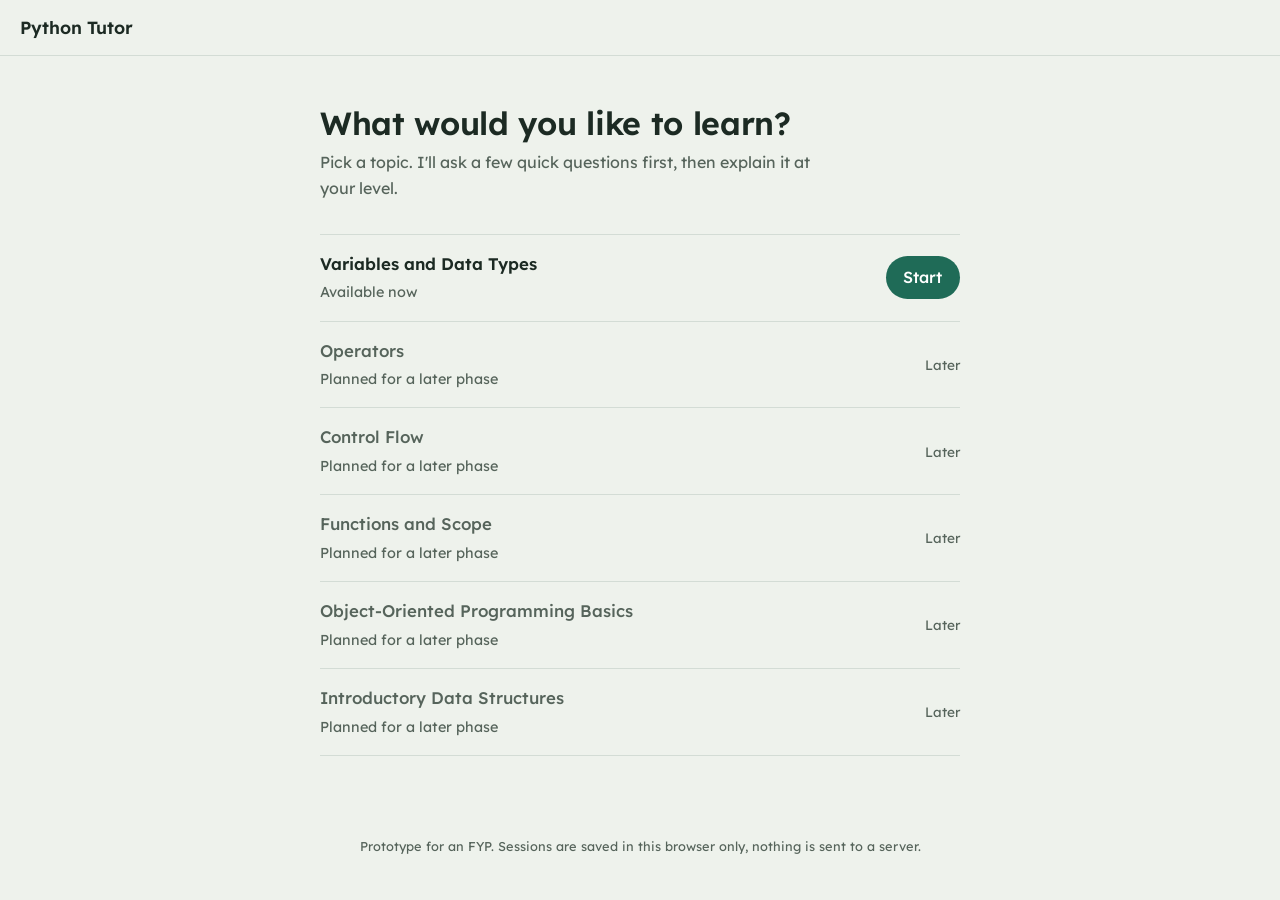
==== docs/index.html @ 02391304 "Add GitHub Pages version and move Flask app to port 5050 - docs/: browser-only copy of the teaching " ====
<!doctype html>
<html lang="en">
<head>
  <meta charset="utf-8">
  <meta name="viewport" content="width=device-width, initial-scale=1">
  <title>Python Tutor</title>
  <link rel="preconnect" href="https://fonts.googleapis.com">
  <link rel="preconnect" href="https://fonts.gstatic.com" crossorigin>
  <link href="https://fonts.googleapis.com/css2?family=Lexend:wght@400;500;600&family=IBM+Plex+Mono:wght@400;500&display=swap" rel="stylesheet">
  <link rel="stylesheet" href="chat.css">
</head>
<body>
  <header class="bar">
    <button class="home" id="homeBtn" type="button" aria-label="Back to topics">Python Tutor</button>
    <span class="fake-chip" id="fakeChip" hidden title="Prototype: replies are pre-written test content, not a real AI model.">Fake tutor</span>
  </header>

  <!-- Topic picker and earlier sessions -->
  <main class="start" id="startView">
    <h1>What would you like to learn?</h1>
    <p class="lead">Pick a topic. I'll ask a few quick questions first, then explain it at your level.</p>
    <ul class="topics" id="topicList"></ul>
    <section class="past" id="pastSection" hidden>
      <h2>Continue a session</h2>
      <ul class="past-list" id="pastList"></ul>
    </section>
    <p class="storage-note" id="storageNote" hidden>This browser isn't letting the page save data, so your sessions will be lost when you close this tab.</p>
  </main>

  <!-- Chat -->
  <main class="chat" id="chatView" hidden>
    <div class="sticky-head">
      <nav class="track" id="track" aria-label="Lesson progress"></nav>
      <div class="level" id="levelNote" hidden></div>
    </div>
    <div class="messages" id="messages" aria-live="polite"></div>
    <div class="quick" id="quick"></div>
    <div class="failed" id="failed" role="alert" hidden>
      <span id="failedText"></span>
      <button type="button" id="retryBtn">Send again</button>
    </div>
    <form class="composer" id="composer">
      <label class="sr-only" for="input">Your message</label>
      <textarea id="input" rows="1" maxlength="1000" placeholder="Type your answer..."></textarea>
      <button type="submit" id="sendBtn">Send</button>
    </form>
    <p class="hint">Enter to send, Shift + Enter for a new line</p>
  </main>

  <footer class="site-note">Prototype for an FYP. Sessions are saved in this browser only, nothing is sent to a server.</footer>

  <script src="js/concepts.js"></script>
  <script src="js/prompts.js"></script>
  <script src="js/fake-provider.js"></script>
  <script src="js/storage.js"></script>
  <script src="js/engine.js"></script>
  <script src="js/app.js"></script>
</body>
</html>
---- docs/chat.css ----
/* Python Tutor: sage paper, deep green for the tutor, violet for the learner.
   The lesson track at the top is the one strong element. */
:root {
  --paper: #eef2ec;
  --surface: #ffffff;
  --ink: #1c2a23;
  --ink-soft: #56645b;
  --line: #d3dcd5;
  --green: #1f6b57;
  --green-deep: #154d3f;
  --green-wash: #ddede6;
  --violet: #4e43b8;
  --violet-wash: #eceafb;
  --warn: #a13d2d;
  --warn-wash: #f7e6e2;
  --code-bg: #1e2a26;
  --code-ink: #e6efe9;
  --font: "Lexend", "Segoe UI", system-ui, sans-serif;
  --mono: "IBM Plex Mono", Consolas, monospace;
}
* { box-sizing: border-box; }
body { margin: 0; background: var(--paper); color: var(--ink); font: 400 16px/1.6 var(--font); }
button, textarea { font: inherit; color: inherit; }
:focus-visible { outline: 3px solid var(--violet); outline-offset: 2px; }
[hidden] { display: none !important; }
.sr-only { position: absolute; width: 1px; height: 1px; overflow: hidden; clip: rect(0 0 0 0); }

button {
  cursor: pointer; border: 0; border-radius: 999px; padding: 0.55rem 1.1rem;
  background: var(--green); color: #fff; font-weight: 500;
}
button:hover { background: var(--green-deep); }
button:disabled { opacity: 0.5; cursor: progress; }

/* ---------- header ---------- */
.bar {
  position: sticky; top: 0; z-index: 3; height: 56px;
  display: flex; align-items: center; justify-content: space-between; gap: 1rem;
  padding: 0 1.25rem; background: var(--paper); border-bottom: 1px solid var(--line);
}
.home { background: none; color: var(--ink); padding: 0.3rem 0; font-weight: 600; font-size: 1.1rem; border-radius: 6px; }
.home:hover { background: none; color: var(--green); }
.fake-chip {
  font-size: 0.8rem; font-weight: 500; color: #7a5a00; background: #fbf1cf;
  padding: 0.2rem 0.65rem; border-radius: 999px;
}

/* ---------- start view ---------- */
.start { max-width: 680px; margin: 0 auto; padding: 3rem 1.25rem 4rem; }
.start h1 { font-size: 2rem; font-weight: 600; line-height: 1.2; margin: 0 0 0.5rem; letter-spacing: -0.01em; }
.lead { color: var(--ink-soft); margin: 0 0 2rem; max-width: 52ch; }
.topics, .past-list { list-style: none; margin: 0; padding: 0; }
.topics li {
  display: grid; grid-template-columns: 1fr auto; align-items: center; gap: 0.25rem 1rem;
  padding: 1rem 0; border-top: 1px solid var(--line);
}
.topics li:last-child { border-bottom: 1px solid var(--line); }
.topic-title { font-weight: 600; font-size: 1.05rem; }
.topic-sub { grid-column: 1; color: var(--ink-soft); font-size: 0.9rem; }
.topics li.off .topic-title { color: var(--ink-soft); font-weight: 500; }
.later { grid-row: 1 / span 2; grid-column: 2; font-size: 0.85rem; color: var(--ink-soft); }
.topics li button { grid-row: 1 / span 2; grid-column: 2; }
.past { margin-top: 2.5rem; }
.past h2 { font-size: 1.05rem; font-weight: 600; margin: 0 0 0.6rem; }
.past-list li { margin-bottom: 0.5rem; }
.past-list button {
  width: 100%; text-align: left; border-radius: 10px; background: var(--surface); color: var(--ink);
  border: 1px solid var(--line); padding: 0.7rem 1rem; display: flex; justify-content: space-between; gap: 1rem;
}
.past-list button:hover { border-color: var(--green); background: var(--surface); }
.past-list .meta { color: var(--ink-soft); font-size: 0.88rem; }

/* ---------- chat view ---------- */
.chat { max-width: 760px; margin: 0 auto; padding: 0 1.25rem; min-height: calc(100vh - 56px); display: flex; flex-direction: column; }

/* Lesson track: three phases; the first holds one dot per diagnostic question. */
.sticky-head { position: sticky; top: 56px; z-index: 2; background: var(--paper); padding-bottom: 0.4rem; }
.track {
  display: grid; grid-template-columns: 1.3fr 1fr 1fr; gap: 6px; padding: 0.9rem 0 0.7rem;
}
.phase { display: flex; flex-direction: column; gap: 0.35rem; font-size: 0.82rem; color: var(--ink-soft); }
.phase .bar-line { height: 6px; border-radius: 3px; background: var(--line); display: flex; gap: 3px; overflow: hidden; }
.phase .bar-line span { flex: 1; background: var(--line); }
.phase .bar-line span.filled { background: var(--green); }
.phase.done .bar-line, .phase.done .bar-line span { background: var(--green); }
.phase.now { color: var(--ink); font-weight: 500; }
.phase.now .bar-line { background: var(--violet-wash); }
.phase.now:not(.dots) .bar-line { background: linear-gradient(90deg, var(--violet) 0 50%, var(--violet-wash) 50%); }

.level {
  font-size: 0.85rem; color: var(--green-deep); background: var(--green-wash);
  padding: 0.35rem 0.8rem; border-radius: 10px;
  white-space: nowrap; overflow: hidden; text-overflow: ellipsis;
}

.messages { flex: 1; padding: 0.75rem 0 1rem; }
.msg { display: flex; flex-direction: column; margin: 0 0 1rem; max-width: 100%; }
.msg .body { padding: 0.75rem 1rem; border-radius: 16px; overflow-wrap: anywhere; }
.msg.tutor .body { background: var(--surface); border-top-left-radius: 4px; max-width: 92%; box-shadow: 0 1px 0 var(--line); }
.msg.learner { align-items: flex-end; }
.msg.learner .body { background: var(--violet); color: #fff; border-top-right-radius: 4px; max-width: 80%; white-space: pre-wrap; }
.msg.app { align-items: center; }
.msg.app .body { font-size: 0.88rem; color: var(--ink-soft); background: none; padding: 0.25rem 0.5rem; text-align: center; max-width: 60ch; }
.msg .body p { margin: 0 0 0.6rem; }
.msg .body p:last-child { margin-bottom: 0; }
.msg .body ul { margin: 0.3rem 0 0.7rem; padding-left: 1.25rem; }
.msg .body li { margin: 0.15rem 0; }
.msg .stamp { font-size: 0.75rem; color: var(--ink-soft); margin-top: 0.2rem; padding: 0 0.3rem; }

code { font-family: var(--mono); font-size: 0.88em; background: var(--green-wash); color: var(--green-deep); padding: 0.05rem 0.35rem; border-radius: 5px; }
.msg.learner code { background: rgba(255, 255, 255, 0.18); color: #fff; }
pre { background: var(--code-bg); color: var(--code-ink); padding: 0.8rem 1rem; border-radius: 10px; overflow-x: auto; margin: 0.6rem 0 0.8rem; font-size: 0.9rem; line-height: 1.55; }
pre code { background: none; color: inherit; padding: 0; font-size: inherit; }

.typing { display: inline-flex; gap: 5px; padding: 0.9rem 1rem; background: var(--surface); border-radius: 16px; border-top-left-radius: 4px; }
.typing span { width: 7px; height: 7px; border-radius: 50%; background: var(--ink-soft); opacity: 0.4; }
@media (prefers-reduced-motion: no-preference) {
  .typing span { animation: blink 1.2s infinite; }
  .typing span:nth-child(2) { animation-delay: 0.2s; }
  .typing span:nth-child(3) { animation-delay: 0.4s; }
  @keyframes blink { 50% { opacity: 1; } }
}

.quick { display: flex; flex-wrap: wrap; gap: 0.5rem; margin-bottom: 0.6rem; }
.quick:empty { display: none; }
.quick button { background: var(--surface); color: var(--violet); border: 1.5px solid var(--violet); padding: 0.4rem 0.9rem; font-size: 0.92rem; }
.quick button:hover { background: var(--violet-wash); }

.failed {
  display: flex; align-items: center; justify-content: space-between; gap: 0.75rem; flex-wrap: wrap;
  background: var(--warn-wash); color: var(--warn); padding: 0.6rem 0.85rem; border-radius: 10px; margin-bottom: 0.6rem; font-size: 0.92rem;
}
.failed button { background: var(--warn); padding: 0.35rem 0.9rem; }

.composer {
  position: sticky; bottom: 0; display: flex; gap: 0.5rem; align-items: flex-end;
  background: var(--paper); padding: 0.6rem 0 0.2rem;
}
.composer textarea {
  flex: 1; resize: none; min-height: 48px; max-height: 160px; padding: 0.7rem 1rem;
  border: 1.5px solid var(--line); border-radius: 24px; background: var(--surface); line-height: 1.45;
}
.composer textarea:focus { outline: none; border-color: var(--violet); }
.composer button { height: 48px; padding: 0 1.3rem; }
.hint { font-size: 0.75rem; color: var(--ink-soft); margin: 0.2rem 0 0.8rem; text-align: right; }

@media (max-width: 600px) {
  body { font-size: 15px; }
  .start { padding-top: 2rem; }
  .start h1 { font-size: 1.6rem; }
  .chat { padding: 0 0.85rem; }
  .track { grid-template-columns: 1.2fr 1fr 1fr; }
  .phase { font-size: 0.74rem; }
  .msg.tutor .body { max-width: 100%; }
  .msg.learner .body { max-width: 88%; }
  .hint { display: none; }
}

/* GitHub Pages version only */
.storage-note { margin: 1.5rem 0 0; padding: 0.7rem 0.9rem; border-radius: 8px; background: var(--surface); color: var(--ink-soft); font-size: 0.9rem; max-width: 52ch; }
.site-note { text-align: center; color: var(--ink-soft); font-size: 0.8rem; padding: 1rem 16px 1.5rem; }
#chatView:not([hidden]) ~ .site-note { display: none; }
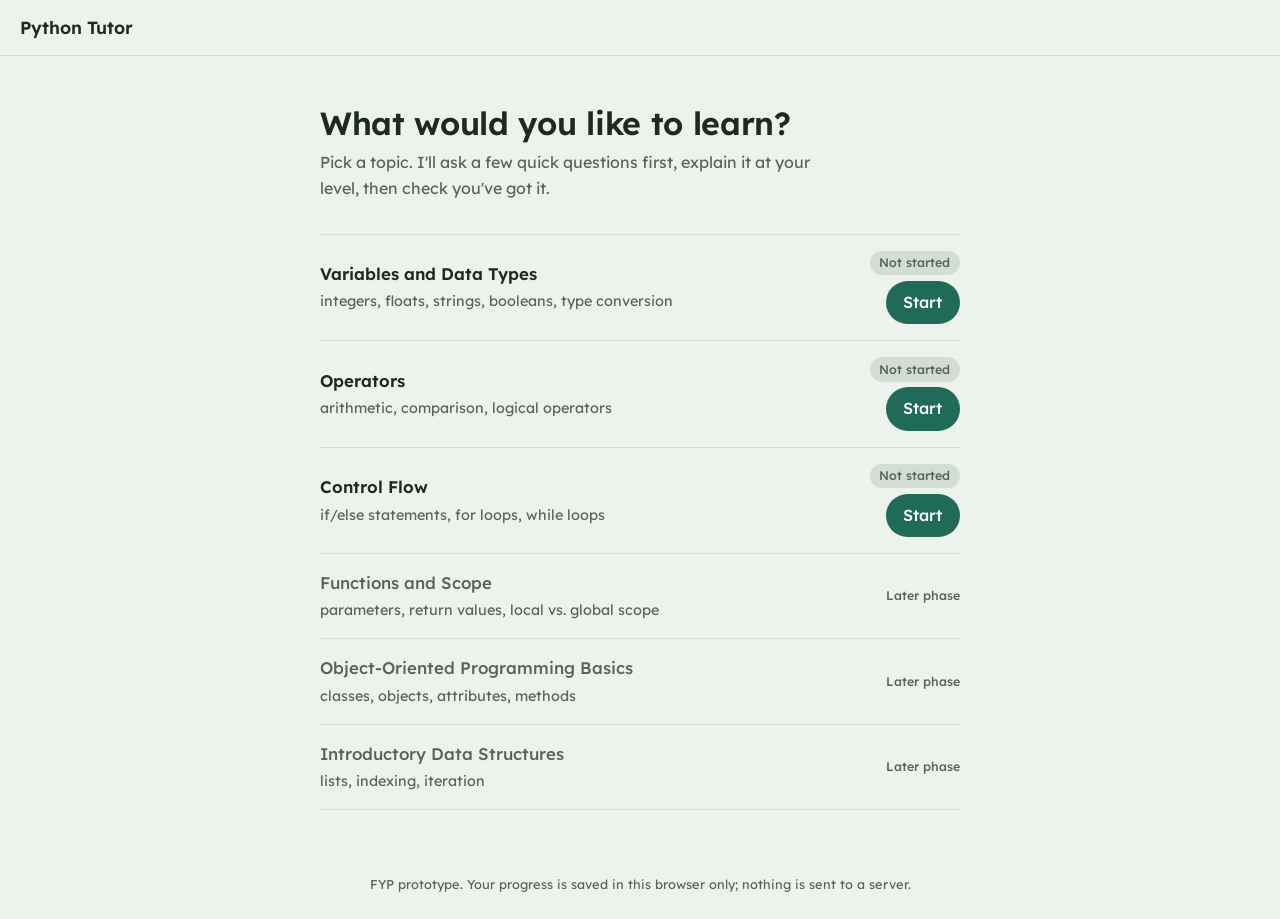
==== commit d72151ee: "Add Operators and Control Flow, check questions, clearer navigation - Engine: after "it makes sense"" ====
--- a/docs/index.html
+++ b/docs/index.html
@@ -1,4 +1,5 @@
 <!doctype html>
+<!-- GENERATED by build_pages.py from templates/index.html. Do not edit by hand. -->
 <html lang="en">
 <head>
   <meta charset="utf-8">
@@ -11,29 +12,31 @@
 </head>
 <body>
   <header class="bar">
-    <button class="home" id="homeBtn" type="button" aria-label="Back to topics">Python Tutor</button>
+    <button class="home" id="homeBtn" type="button" aria-label="Python Tutor, back to all topics">Python Tutor</button>
     <span class="fake-chip" id="fakeChip" hidden title="Prototype: replies are pre-written test content, not a real AI model.">Fake tutor</span>
   </header>
 
-  <!-- Topic picker and earlier sessions -->
+  <!-- Topic list -->
   <main class="start" id="startView">
     <h1>What would you like to learn?</h1>
-    <p class="lead">Pick a topic. I'll ask a few quick questions first, then explain it at your level.</p>
+    <p class="lead">Pick a topic. I'll ask a few quick questions first, explain it at your level, then check you've got it.</p>
     <ul class="topics" id="topicList"></ul>
-    <section class="past" id="pastSection" hidden>
-      <h2>Continue a session</h2>
-      <ul class="past-list" id="pastList"></ul>
-    </section>
-    <p class="storage-note" id="storageNote" hidden>This browser isn't letting the page save data, so your sessions will be lost when you close this tab.</p>
+    <p class="storage-note" id="storageNote" hidden></p>
   </main>
 
-  <!-- Chat -->
+  <!-- Lesson -->
   <main class="chat" id="chatView" hidden>
     <div class="sticky-head">
+      <div class="chat-top">
+        <button type="button" class="back" id="backBtn"><span aria-hidden="true">&larr;</span> All topics</button>
+        <span class="chat-title" id="chatTitle"></span>
+        <span class="saved" title="You can leave at any time and continue later.">Progress saved</span>
+      </div>
       <nav class="track" id="track" aria-label="Lesson progress"></nav>
       <div class="level" id="levelNote" hidden></div>
     </div>
     <div class="messages" id="messages" aria-live="polite"></div>
+    <section class="finish" id="finishCard" hidden></section>
     <div class="quick" id="quick"></div>
     <div class="failed" id="failed" role="alert" hidden>
       <span id="failedText"></span>
@@ -47,13 +50,15 @@
     <p class="hint">Enter to send, Shift + Enter for a new line</p>
   </main>
 
-  <footer class="site-note">Prototype for an FYP. Sessions are saved in this browser only, nothing is sent to a server.</footer>
+  <footer class="site-note" id="siteNote" hidden></footer>
 
-  <script src="js/concepts.js"></script>
+  <!-- browser engine -->
+  <script src="js/content.js"></script>
   <script src="js/prompts.js"></script>
   <script src="js/fake-provider.js"></script>
   <script src="js/storage.js"></script>
   <script src="js/engine.js"></script>
-  <script src="js/app.js"></script>
+  <script src="js/backend-local.js"></script>
+  <script src="chat.js"></script>
 </body>
 </html>
--- a/docs/chat.css
+++ b/docs/chat.css
@@ -1,3 +1,4 @@
+/* GENERATED by build_pages.py: a copy of static/chat.css. Do not edit by hand. */
 /* Python Tutor: sage paper, deep green for the tutor, violet for the learner.
    The lesson track at the top is the one strong element. */
 :root {
@@ -49,34 +50,43 @@
 .start { max-width: 680px; margin: 0 auto; padding: 3rem 1.25rem 4rem; }
 .start h1 { font-size: 2rem; font-weight: 600; line-height: 1.2; margin: 0 0 0.5rem; letter-spacing: -0.01em; }
 .lead { color: var(--ink-soft); margin: 0 0 2rem; max-width: 52ch; }
-.topics, .past-list { list-style: none; margin: 0; padding: 0; }
-.topics li {
-  display: grid; grid-template-columns: 1fr auto; align-items: center; gap: 0.25rem 1rem;
-  padding: 1rem 0; border-top: 1px solid var(--line);
+.topics { list-style: none; margin: 0; padding: 0; }
+.topic {
+  display: grid; grid-template-columns: 1fr auto; grid-template-areas: "main chip" "main actions";
+  align-items: center; gap: 0.35rem 1rem; padding: 1rem 0; border-top: 1px solid var(--line);
 }
-.topics li:last-child { border-bottom: 1px solid var(--line); }
+.topic:last-child { border-bottom: 1px solid var(--line); }
+.topic-main { grid-area: main; display: flex; flex-direction: column; gap: 0.15rem; min-width: 0; }
 .topic-title { font-weight: 600; font-size: 1.05rem; }
-.topic-sub { grid-column: 1; color: var(--ink-soft); font-size: 0.9rem; }
-.topics li.off .topic-title { color: var(--ink-soft); font-weight: 500; }
-.later { grid-row: 1 / span 2; grid-column: 2; font-size: 0.85rem; color: var(--ink-soft); }
-.topics li button { grid-row: 1 / span 2; grid-column: 2; }
-.past { margin-top: 2.5rem; }
-.past h2 { font-size: 1.05rem; font-weight: 600; margin: 0 0 0.6rem; }
-.past-list li { margin-bottom: 0.5rem; }
-.past-list button {
-  width: 100%; text-align: left; border-radius: 10px; background: var(--surface); color: var(--ink);
-  border: 1px solid var(--line); padding: 0.7rem 1rem; display: flex; justify-content: space-between; gap: 1rem;
-}
-.past-list button:hover { border-color: var(--green); background: var(--surface); }
-.past-list .meta { color: var(--ink-soft); font-size: 0.88rem; }
+.topic-sub { color: var(--ink-soft); font-size: 0.9rem; }
+.topic.off { grid-template-areas: "main chip"; }
+.topic.off .topic-title { color: var(--ink-soft); font-weight: 500; }
+.chip { grid-area: chip; justify-self: end; font-size: 0.78rem; font-weight: 500; padding: 0.15rem 0.6rem; border-radius: 999px; background: var(--line); color: var(--ink-soft); }
+.chip.active { background: var(--violet-wash); color: var(--violet); }
+.chip.done { background: var(--green-wash); color: var(--green-deep); }
+.chip.later { background: none; padding-right: 0; }
+.topic-actions { grid-area: actions; display: flex; gap: 0.25rem; justify-content: flex-end; align-items: center; }
+button.link { background: none; color: var(--ink-soft); padding: 0.55rem 0.6rem; font-weight: 400; text-decoration: underline; text-underline-offset: 3px; }
+button.link:hover { background: none; color: var(--ink); }
+.storage-note { margin: 1.5rem 0 0; padding: 0.7rem 0.9rem; border-radius: 8px; background: var(--warn-wash); color: var(--warn); font-size: 0.9rem; }
+.site-note { max-width: 680px; margin: 0 auto; text-align: center; color: var(--ink-soft); font-size: 0.8rem; padding: 0 1.25rem 1.5rem; }
 
 /* ---------- chat view ---------- */
 .chat { max-width: 760px; margin: 0 auto; padding: 0 1.25rem; min-height: calc(100vh - 56px); display: flex; flex-direction: column; }
 
 /* Lesson track: three phases; the first holds one dot per diagnostic question. */
 .sticky-head { position: sticky; top: 56px; z-index: 2; background: var(--paper); padding-bottom: 0.4rem; }
+.chat-top { display: flex; align-items: center; gap: 0.75rem; padding-top: 0.7rem; min-width: 0; }
+.back {
+  flex: none; background: var(--surface); color: var(--ink); border: 1.5px solid var(--line);
+  padding: 0.35rem 0.85rem; font-size: 0.9rem;
+}
+.back:hover { background: var(--surface); border-color: var(--green); color: var(--green-deep); }
+.chat-title { flex: 1; min-width: 0; font-weight: 600; white-space: nowrap; overflow: hidden; text-overflow: ellipsis; }
+.saved { flex: none; font-size: 0.78rem; color: var(--ink-soft); }
+.saved::before { content: ""; display: inline-block; width: 7px; height: 7px; border-radius: 50%; background: var(--green); margin-right: 0.35rem; vertical-align: 1px; }
 .track {
-  display: grid; grid-template-columns: 1.3fr 1fr 1fr; gap: 6px; padding: 0.9rem 0 0.7rem;
+  display: grid; grid-template-columns: 1.3fr 1fr 1fr 0.7fr; gap: 6px; padding: 0.8rem 0 0.7rem;
 }
 .phase { display: flex; flex-direction: column; gap: 0.35rem; font-size: 0.82rem; color: var(--ink-soft); }
 .phase .bar-line { height: 6px; border-radius: 3px; background: var(--line); display: flex; gap: 3px; overflow: hidden; }
@@ -103,7 +113,9 @@
 .msg.app .body { font-size: 0.88rem; color: var(--ink-soft); background: none; padding: 0.25rem 0.5rem; text-align: center; max-width: 60ch; }
 .msg .body p { margin: 0 0 0.6rem; }
 .msg .body p:last-child { margin-bottom: 0; }
-.msg .body ul { margin: 0.3rem 0 0.7rem; padding-left: 1.25rem; }
+.msg .body ul, .msg .body ol { margin: 0.3rem 0 0.7rem; padding-left: 1.25rem; }
+.msg.tutor.right .body { box-shadow: inset 4px 0 0 var(--green), 0 1px 0 var(--line); }
+.msg.tutor.wrong .body { box-shadow: inset 4px 0 0 #c98a1b, 0 1px 0 var(--line); }
 .msg .body li { margin: 0.15rem 0; }
 .msg .stamp { font-size: 0.75rem; color: var(--ink-soft); margin-top: 0.2rem; padding: 0 0.3rem; }
 
@@ -120,6 +132,16 @@
   .typing span:nth-child(3) { animation-delay: 0.4s; }
   @keyframes blink { 50% { opacity: 1; } }
 }
+
+.finish {
+  background: var(--surface); border: 1.5px solid var(--green); border-radius: 14px;
+  padding: 1rem 1.1rem; margin: 0 0 1rem;
+}
+.finish h2 { margin: 0 0 0.3rem; font-size: 1.1rem; font-weight: 600; color: var(--green-deep); }
+.finish p { margin: 0 0 0.8rem; color: var(--ink-soft); font-size: 0.95rem; }
+.finish-actions { display: flex; flex-wrap: wrap; gap: 0.5rem; }
+button.secondary { background: var(--surface); color: var(--green-deep); border: 1.5px solid var(--green); }
+button.secondary:hover { background: var(--green-wash); }
 
 .quick { display: flex; flex-wrap: wrap; gap: 0.5rem; margin-bottom: 0.6rem; }
 .quick:empty { display: none; }
@@ -149,14 +171,11 @@
   .start { padding-top: 2rem; }
   .start h1 { font-size: 1.6rem; }
   .chat { padding: 0 0.85rem; }
-  .track { grid-template-columns: 1.2fr 1fr 1fr; }
+  .track { grid-template-columns: 1.25fr 1fr 1fr 0.6fr; }
+  .topic { grid-template-areas: "main chip" "actions actions"; }
+  .topic-actions { justify-content: flex-start; }
   .phase { font-size: 0.74rem; }
   .msg.tutor .body { max-width: 100%; }
   .msg.learner .body { max-width: 88%; }
   .hint { display: none; }
 }
-
-/* GitHub Pages version only */
-.storage-note { margin: 1.5rem 0 0; padding: 0.7rem 0.9rem; border-radius: 8px; background: var(--surface); color: var(--ink-soft); font-size: 0.9rem; max-width: 52ch; }
-.site-note { text-align: center; color: var(--ink-soft); font-size: 0.8rem; padding: 1rem 16px 1.5rem; }
-#chatView:not([hidden]) ~ .site-note { display: none; }
